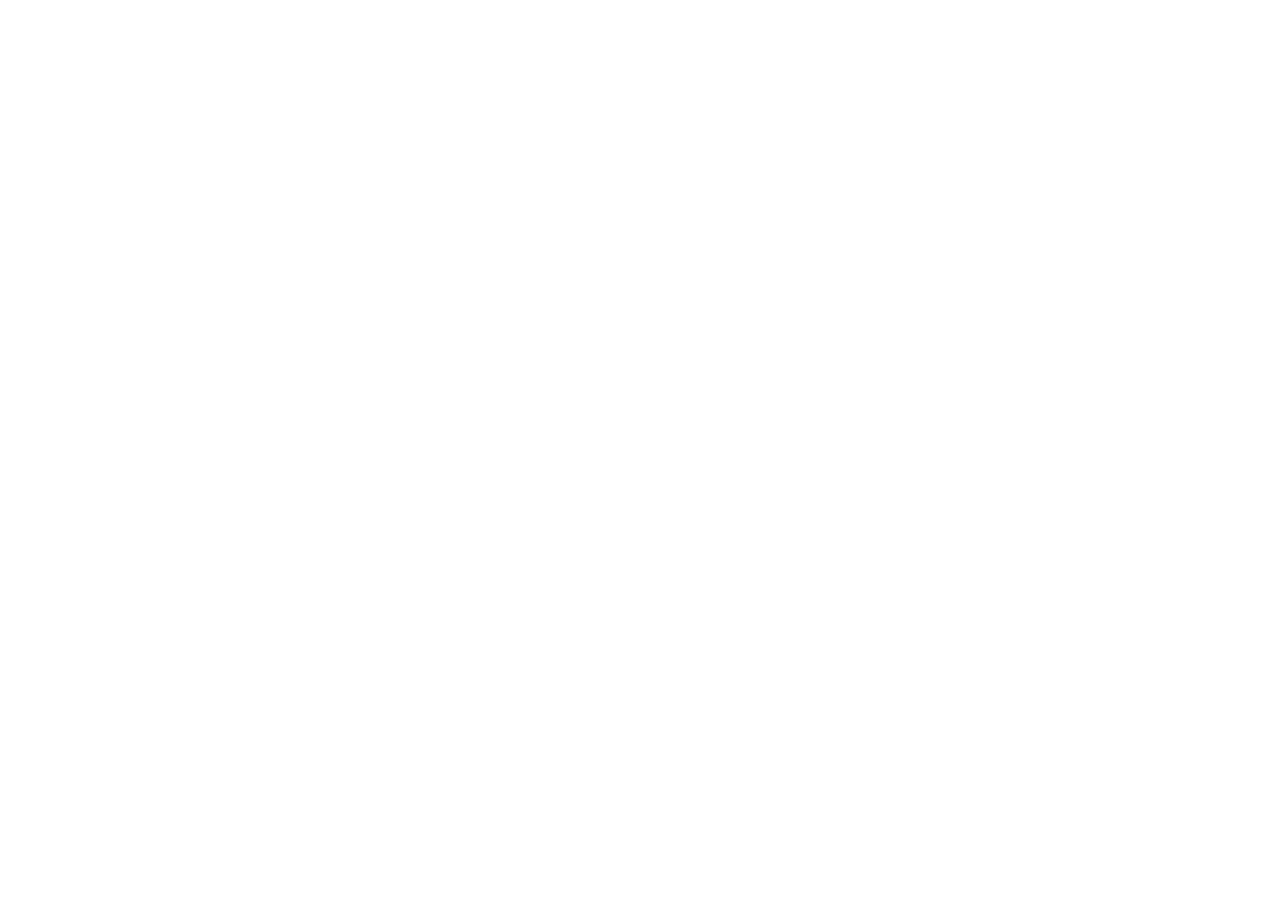
==== about.html @ 21153fa9 "Third commit: JS functionality added" ====
<!DOCTYPE html>
<html lang="en">
  <head>
    <meta charset="UTF-8" />
    <meta http-equiv="X-UA-Compatible" content="IE=edge" />
    <meta name="viewport" content="width=device-width, initial-scale=1.0" />
    <title>Document</title>
  </head>
  <body>
    <main>
      <section>
        <img src="" alt="" />
        <div class="about-us"></div>
      </section>
      <section></section>
      <section></section>
    </main>
  </body>
</html>
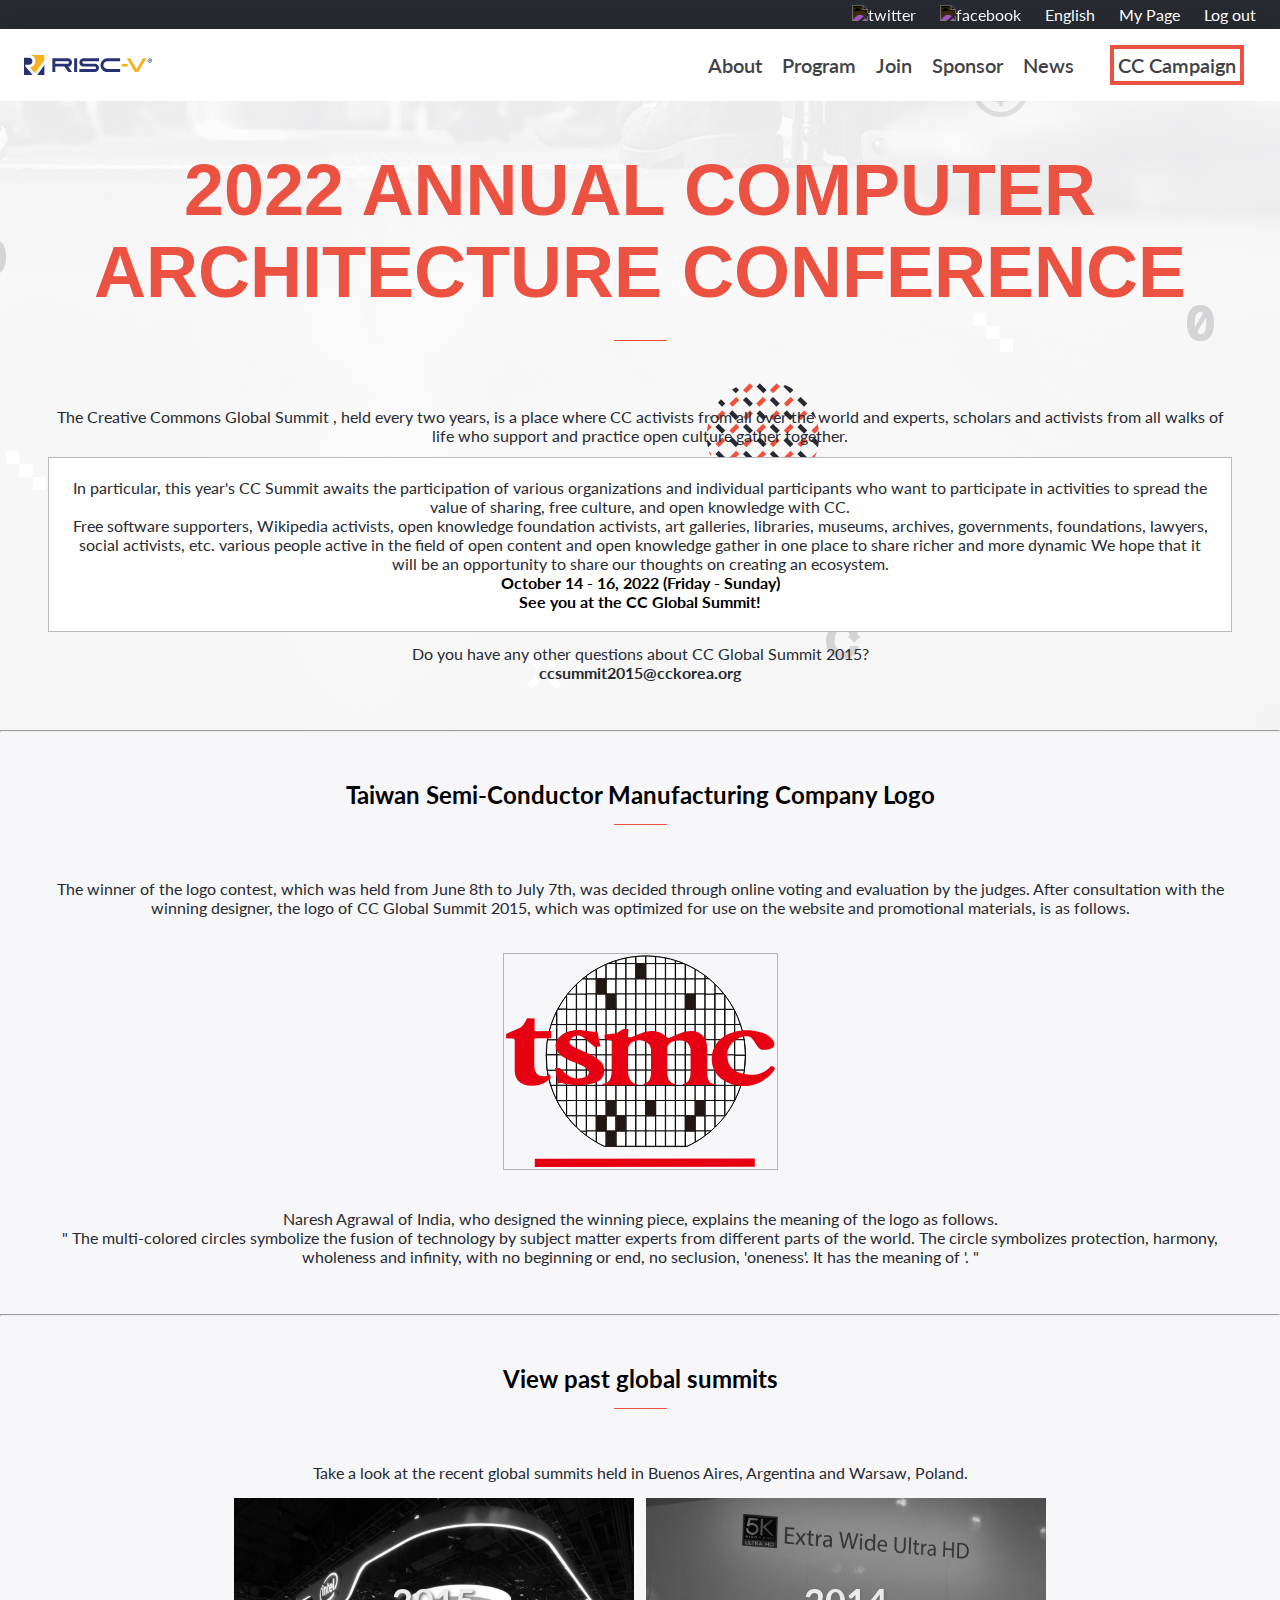
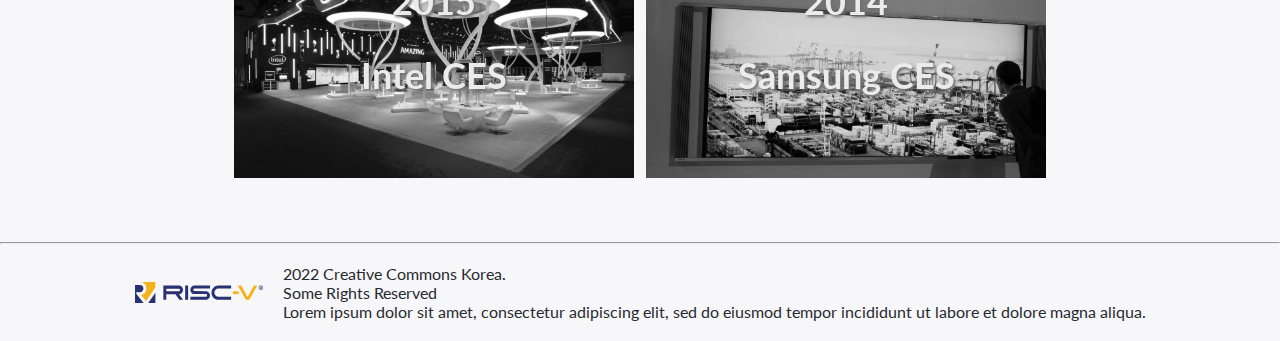
==== commit d560173a: "Everything almost complete" ====
--- a/about.html
+++ b/about.html
@@ -5,15 +5,162 @@
     <meta http-equiv="X-UA-Compatible" content="IE=edge" />
     <meta name="viewport" content="width=device-width, initial-scale=1.0" />
     <title>Document</title>
+    <link rel="stylesheet" href="src/css/mobile-styles.css" />
+    <link rel="stylesheet" href="src/css/about-mobile-styles.css" />
+    <link rel="stylesheet" href="src/css/desktop-styles.css" />
+    <link rel="stylesheet" href="src/css/about-desktop-styles.css" />
   </head>
   <body>
+    <nav class="socials">
+      <img
+        src="https://img.icons8.com/ios-filled/20/000000/twitter.png"
+        alt="twitter"
+      />
+      <img
+        src="https://img.icons8.com/ios-filled/20/000000/facebook.png"
+        alt="facebook"
+      />
+      <p>English</p>
+      <p>My Page</p>
+      <p>Log out</p>
+    </nav>
+    <header class="app-header">
+      <div class="hamburger">
+        <span class="bar"></span>
+        <span class="bar"></span>
+        <span class="bar"></span>
+      </div>
+
+      <img
+        class="main-logo"
+        src="src/images/logos/riscv-color.svg"
+        alt="website"
+        onclick="window.location.href = 'index.html'"
+      />
+
+      <nav class="mobile-navbar">
+        <ul class="mobile-nav-menu">
+          <li><a href="about.html" class="nav-item">About</a></li>
+          <li><a href="#" class="nav-item">Program</a></li>
+          <li><a href="#" class="nav-item">Join</a></li>
+          <li><a href="#" class="nav-item">Sponsor</a></li>
+          <li><a href="#" class="nav-item">News</a></li>
+          <li><a href="#" class="nav-item">CC Campaign</a></li>
+        </ul>
+
+        <ul class="desktop-nav-menu">
+          <li><a href="about.html" class="nav-item">About</a></li>
+          <li><a href="#" class="nav-item">Program</a></li>
+          <li><a href="#" class="nav-item">Join</a></li>
+          <li><a href="#" class="nav-item">Sponsor</a></li>
+          <li><a href="#" class="nav-item">News</a></li>
+          <li>
+            <a id="cc-campaign-button" href="#" class="nav-item">CC Campaign</a>
+          </li>
+        </ul>
+      </nav>
+    </header>
     <main>
+      <section class="title-section">
+        <h1>2022 ANNUAL COMPUTER ARCHITECTURE CONFERENCE</h1>
+        <div class="underline"></div>
+
+        <p>
+          The Creative Commons Global Summit , held every two years, is a place
+          where CC activists from all over the world and experts, scholars and
+          activists from all walks of life who support and practice open culture
+          gather together.
+        </p>
+        <div class="about-us-title">
+          <p>
+            In particular, this year's CC Summit awaits the participation of
+            various organizations and individual participants who want to
+            participate in activities to spread the value of sharing, free
+            culture, and open knowledge with CC.
+            <br />
+            Free software supporters, Wikipedia activists, open knowledge
+            foundation activists, art galleries, libraries, museums, archives,
+            governments, foundations, lawyers, social activists, etc. various
+            people active in the field of open content and open knowledge gather
+            in one place to share richer and more dynamic We hope that it will
+            be an opportunity to share our thoughts on creating an ecosystem.
+          </p>
+
+          <h4>
+            October 14 - 16, 2022 (Friday - Sunday) <br />
+            See you at the CC Global Summit!
+          </h4>
+        </div>
+        <p>
+          Do you have any other questions about CC Global Summit 2015?<br />
+          <b>ccsummit2015@cckorea.org</b>
+        </p>
+      </section>
+      <hr />
       <section>
-        <img src="" alt="" />
-        <div class="about-us"></div>
+        <h2>Taiwan Semi-Conductor Manufacturing Company Logo</h2>
+        <div class="underline"></div>
+
+        <p>
+          The winner of the logo contest, which was held from June 8th to July
+          7th, was decided through online voting and evaluation by the judges.
+          After consultation with the winning designer, the logo of CC Global
+          Summit 2015, which was optimized for use on the website and
+          promotional materials, is as follows.
+        </p>
+
+        <img class="logo-winner" src="src/images/logos/Tsmc.svg" alt="" />
+
+        <p>
+          Naresh Agrawal of India, who designed the winning piece, explains the
+          meaning of the logo as follows.
+        </p>
+        <p>
+          " The multi-colored circles symbolize the fusion of technology by
+          subject matter experts from different parts of the world. The circle
+          symbolizes protection, harmony, wholeness and infinity, with no
+          beginning or end, no seclusion, 'oneness'. It has the meaning of '. "
+        </p>
       </section>
-      <section></section>
-      <section></section>
+      <hr />
+      <section>
+        <h2>View past global summits</h2>
+        <div class="underline"></div>
+
+        <p>
+          Take a look at the recent global summits held in Buenos Aires,
+          Argentina and Warsaw, Poland.
+        </p>
+
+        <div class="past-summits">
+          <div class="ces-2015 past">
+            <h3>2015</h3>
+            <p>Intel CES</p>
+          </div>
+          <div class="ces-2014 past">
+            <h3>2014</h3>
+            <p>Samsung CES</p>
+          </div>
+        </div>
+      </section>
+      <hr />
     </main>
+    <footer>
+      <img
+        class="main-logo"
+        src="src/images/logos/riscv-color.svg"
+        alt="website"
+      />
+
+      <div class="footer-text">
+        <p>
+          2022 Creative Commons Korea.<br />
+          Some Rights Reserved <br />
+          Lorem ipsum dolor sit amet, consectetur adipiscing elit, sed do
+          eiusmod tempor incididunt ut labore et dolore magna aliqua.
+        </p>
+      </div>
+    </footer>
+    <script src="src/js/mobileNavMenu.js"></script>
   </body>
 </html>
--- a/src/css/mobile-styles.css
+++ b/src/css/mobile-styles.css
@@ -0,0 +1,328 @@
+@import url("https://fonts.googleapis.com/css2?family=Lato:ital,wght@0,100;0,300;0,400;0,700;0,900;1,100;1,300;1,400;1,700;1,900&display=swap");
+@import url("https://fonts.cdnfonts.com/css/cocogoose");
+
+* {
+  font-family: "Lato", sans-serif;
+  padding: 0;
+  margin: 0;
+  box-sizing: border-box;
+}
+
+body {
+  display: flex;
+  flex-direction: column;
+  background-color: #f7f7f9;
+  margin: 0;
+  padding: 0;
+}
+
+h1 {
+  font-family: "COCOGOOSE", sans-serif;
+  color: #ec5242;
+  font-size: 32px;
+}
+
+@media (min-width: 400px) {
+  h1 {
+    font-size: 40px;
+  }
+}
+
+@media (min-width: 500px) {
+  h1 {
+    font-size: 48px;
+  }
+}
+
+a {
+  text-decoration: none;
+  list-style: none;
+}
+
+p {
+  color: #272a31;
+}
+
+button {
+  background-color: #ec5242;
+  color: #fff;
+  text-decoration: none;
+  border: none;
+  box-sizing: border-box;
+  padding: 12px 16px;
+  transition-duration: 0.2s;
+  font-size: 12px;
+  font-weight: 500;
+}
+
+button:hover {
+  color: #ec5242;
+  background-color: #fff;
+  box-shadow: 0 12px 16px 0 rgba(0, 0, 0, 0.24);
+  cursor: pointer;
+}
+
+.underline {
+  width: 53px;
+  height: 16px;
+  border-bottom: 1px solid rgb(239, 81, 60);
+  margin: 0px auto 54px;
+}
+
+.title-section {
+  display: flex;
+  flex-direction: column;
+  width: 100%;
+  background-image: url(../images/bg/mobile_intro_bg.png);
+  background: center;
+  background-repeat: no-repeat;
+  padding: 80px 20px;
+  gap: 12px;
+}
+
+.hello p {
+  color: #ec5242;
+  font-style: italic;
+}
+
+.socials {
+  display: none;
+}
+
+.app-header {
+  display: flex;
+  justify-content: space-between;
+  align-items: center;
+  padding: 12px 36px 12px 24px;
+  background: #fff;
+  height: 72px;
+  box-shadow: 0 5px 35px -12px rgba(0, 0, 0, 0.45);
+}
+
+.app-header p {
+  margin: 0;
+}
+
+.desktop-nav-menu {
+  display: none;
+}
+
+.bar {
+  display: block;
+  width: 25px;
+  height: 3px;
+  margin: 5px auto;
+  border-radius: 2px;
+  background-color: #ec5242;
+  transition: all 0.3s ease-in-out 0.3s;
+}
+
+.hamburger.active .bar:nth-child(2) {
+  opacity: 0;
+}
+
+.hamburger.active .bar:nth-child(1) {
+  transform: translateY(24px) rotate(45deg);
+  background-color: #fff;
+}
+
+.hamburger.active .bar:nth-child(3) {
+  transform: translateY(8px) rotate(-45deg);
+  background-color: #fff;
+}
+
+.main-logo {
+  max-width: 128px;
+  cursor: pointer;
+}
+
+.mobile-nav-menu {
+  display: flex;
+  flex-direction: column;
+  list-style: none;
+  position: fixed;
+  background-color: #ec53424f;
+  backdrop-filter: blur(5px);
+  opacity: 100%;
+  width: 100%;
+  height: 100vh;
+  left: -100%;
+  top: 0;
+  transition: 0.3s;
+  padding: 56px 0 0 28px;
+}
+
+.mobile-nav-menu.active {
+  left: 0;
+}
+
+.nav-item {
+  color: #272a31;
+  font-weight: 600;
+  font-size: 32px;
+}
+
+.nav-menu li {
+  margin-bottom: 24px;
+}
+
+.title-section-info {
+  background-color: #f7f7f8;
+  border: solid 2px #fff;
+  max-width: 880px;
+}
+
+.date-of-event h3 {
+  font-family: "COCOGOOSE", sans-serif;
+}
+
+.main-program-section {
+  display: flex;
+  flex-direction: column;
+  justify-content: space-evenly;
+  align-items: center;
+  background-image: url(../images/bg/pattern_bg.png);
+  background-repeat: repeat;
+  background-color: rgb(39, 42, 50);
+  color: #fff;
+  padding: 12px;
+}
+
+.main-program {
+  display: flex;
+  flex-direction: column;
+  margin: 12px auto;
+  gap: 12px;
+}
+
+.main-program-item {
+  display: flex;
+  justify-content: start;
+  align-items: center;
+  padding: 10px;
+  gap: 16px;
+  background-color: rgba(255, 255, 255, 0.075);
+}
+
+.main-program-item > h3 {
+  color: #ec5242;
+}
+
+.main-program-item > p {
+  color: #fff;
+}
+
+.join {
+  margin: 20px auto;
+}
+
+.featured-speakers-section {
+  display: flex;
+  flex-direction: column;
+  justify-content: space-evenly;
+  align-items: center;
+  padding: 12px;
+}
+
+.speaker {
+  margin: 12px;
+  display: flex;
+  gap: 20px;
+  max-width: 600px;
+}
+
+.occupation {
+  color: #ec5242;
+  font-style: italic;
+}
+
+.partners-section {
+  display: flex;
+  flex-direction: column;
+  align-items: center;
+  background-color: #414246;
+  padding: 24px;
+}
+
+.partners-logos {
+  display: flex;
+  flex-direction: column;
+  justify-content: center;
+  gap: 24px;
+  filter: grayscale(100%);
+}
+
+.partners-logos img {
+  max-width: 120px;
+}
+
+.invert {
+  filter: invert();
+}
+
+footer {
+  display: flex;
+  flex-direction: column;
+  align-items: center;
+  padding: 20px;
+  gap: 20px;
+}
+
+.about-us-title {
+  background-color: #fff;
+  border: 1px solid #5c5f696e;
+  padding: 20px;
+}
+
+.logo-winner {
+  margin: 36px auto;
+  border: 1px solid #5c5f696e;
+}
+
+.past-summits {
+  display: flex;
+  flex-direction: column;
+  align-items: center;
+  justify-content: center;
+  margin: 16px;
+  gap: 12px;
+}
+
+.ces-2015 {
+  background: url(../images/bg/ces_intel_2015-1280x886.jpg);
+}
+
+.ces-2014 {
+  background: url(../images/bg/Ev_CES2014_0292-640x426.jpg);
+}
+
+.ces-2015,
+.ces-2014 {
+  background-size: cover;
+  background-repeat: no-repeat;
+  filter: grayscale();
+}
+
+.ces-2015:hover,
+.ces-2014:hover {
+  filter: hue-rotate();
+}
+
+.past {
+  display: flex;
+  flex-direction: column;
+  align-items: center;
+  justify-content: center;
+  width: 300px;
+  height: 180px;
+  row-gap: 30px;
+  padding: 0 15px;
+}
+
+.past h3,
+.past p {
+  color: rgb(255, 230, 230);
+  font-size: 36px;
+  font-weight: bold;
+  text-shadow: 2px 2px 3px #ce5937;
+}
--- a/src/css/about-mobile-styles.css
+++ b/src/css/about-mobile-styles.css
@@ -0,0 +1,6 @@
+main {
+  text-align: center;
+}
+section {
+  padding: 48px;
+}
--- a/src/css/desktop-styles.css
+++ b/src/css/desktop-styles.css
@@ -0,0 +1,92 @@
+@media (min-width: 768px) {
+  .title-section {
+    background-image: url(../images/bg/main_big.png);
+    padding-left: 100px;
+  }
+  
+  .main-program {
+    flex-direction: row;
+    max-width: 1280px;
+  }
+
+  h1 {
+    font-size: 72px;
+  }
+
+  .hello {
+    max-width: 800px;
+  }
+
+  .main-program-item {
+    flex-direction: column;
+    /* justify-content: center; */
+    /* align-items: center; */
+    transition-duration: 0.3s;
+  }
+
+  .main-program-item:hover {
+    border: 2px solid #fff;
+  }
+
+  .grid {
+    grid-template-rows: 1fr 1fr;
+    grid-template-columns: 1fr 1fr;
+  }
+
+  .hamburger {
+    display: none;
+  }
+
+  .mobile-nav-menu {
+    display: none;
+  }
+
+  .desktop-nav-menu {
+    display: flex;
+    list-style: none;
+    gap: 20px;
+  }
+
+  .nav-item {
+    color: #414246;
+    font-weight: 600;
+    font-size: 20px;
+    transition-duration: 0.3s;
+  }
+
+  .nav-item:hover {
+    color: #ec5242;
+  }
+
+  .socials {
+    display: flex;
+    background-color: #272a31;
+    gap: 24px;
+    justify-content: end;
+    padding: 5px 24px;
+  }
+
+  .socials p {
+    color: #fff;
+  }
+
+  .socials img {
+    filter: invert();
+  }
+
+  #cc-campaign-button {
+    border: solid 4px #ec5242;
+    padding: 4px;
+    margin-left: 16px;
+  }
+
+  .partners-logos {
+    flex-direction: row;
+    margin-bottom: 24px;
+  }
+
+  footer {
+    flex-direction: row;
+    justify-content: center;
+  }
+}
--- a/src/css/about-desktop-styles.css
+++ b/src/css/about-desktop-styles.css
@@ -0,0 +1,14 @@
+@media (min-width: 768px) {
+  .title-section {
+    padding: 48px;
+  }
+  .past-summits {
+    display: flex;
+    flex-direction: row;
+  }
+
+  .past {
+    width: 400px;
+    height: 280px;
+  }
+}
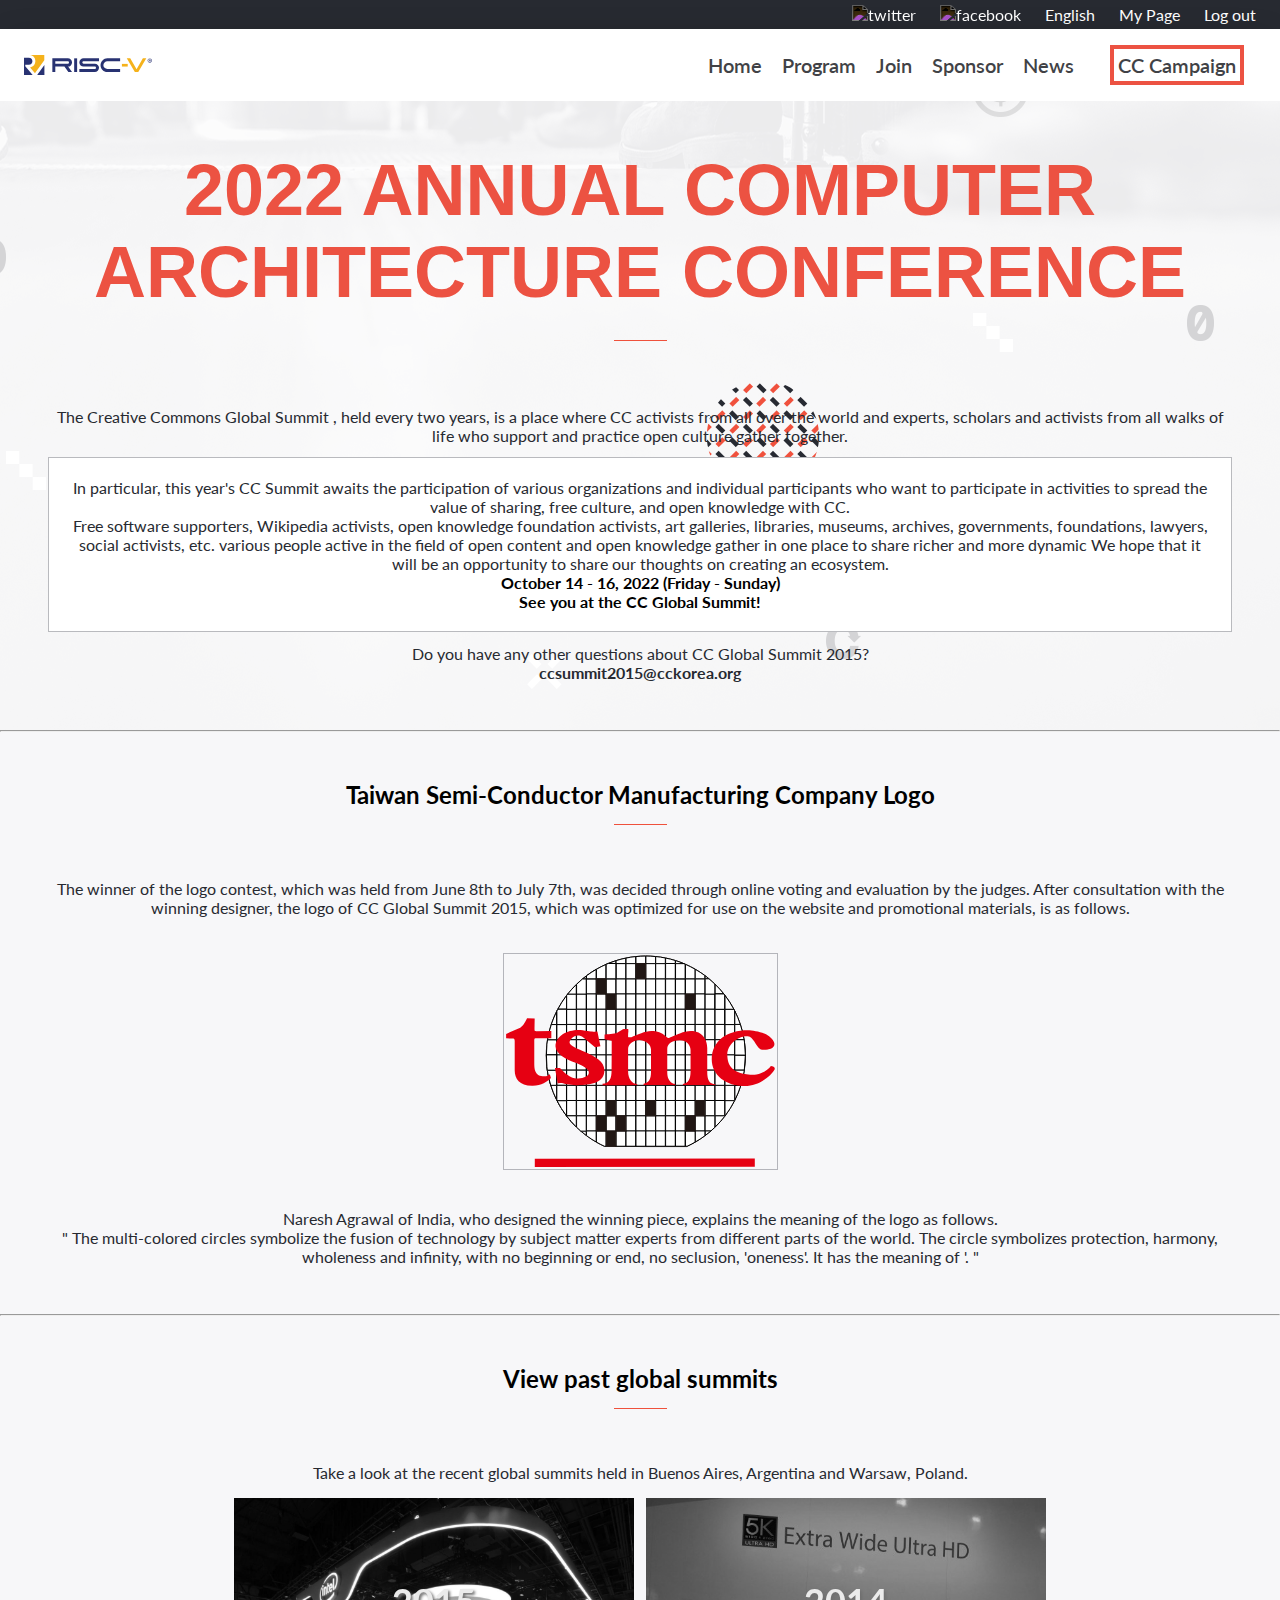
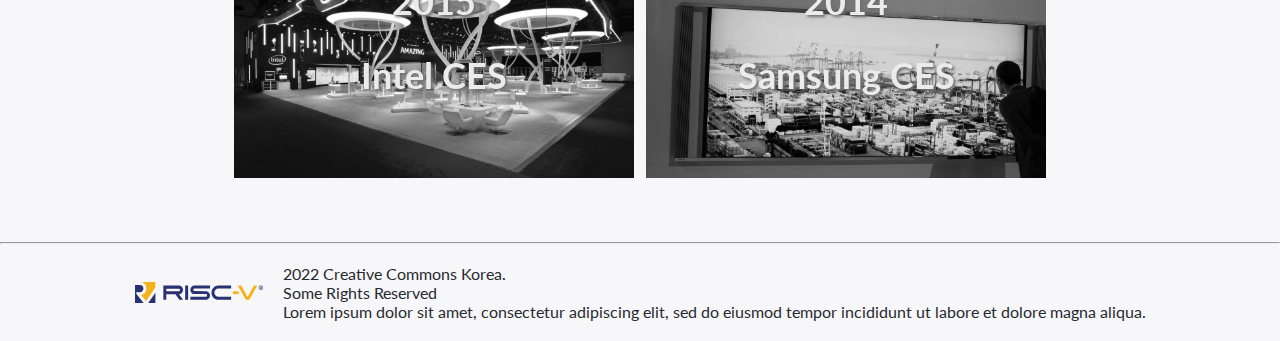
==== commit b9fadd2c: "Readme project name and description added" ====
--- a/about.html
+++ b/about.html
@@ -4,7 +4,7 @@
     <meta charset="UTF-8" />
     <meta http-equiv="X-UA-Compatible" content="IE=edge" />
     <meta name="viewport" content="width=device-width, initial-scale=1.0" />
-    <title>Document</title>
+    <title>About - 2022 ANNUAL COMPUTER ARCHITECTURE CONFERENCE</title>
     <link rel="stylesheet" href="src/css/mobile-styles.css" />
     <link rel="stylesheet" href="src/css/about-mobile-styles.css" />
     <link rel="stylesheet" href="src/css/desktop-styles.css" />
@@ -40,7 +40,7 @@
 
       <nav class="mobile-navbar">
         <ul class="mobile-nav-menu">
-          <li><a href="about.html" class="nav-item">About</a></li>
+          <li><a href="index.html" class="nav-item">Home</a></li>
           <li><a href="#" class="nav-item">Program</a></li>
           <li><a href="#" class="nav-item">Join</a></li>
           <li><a href="#" class="nav-item">Sponsor</a></li>
@@ -49,7 +49,7 @@
         </ul>
 
         <ul class="desktop-nav-menu">
-          <li><a href="about.html" class="nav-item">About</a></li>
+          <li><a href="index.html" class="nav-item">Home</a></li>
           <li><a href="#" class="nav-item">Program</a></li>
           <li><a href="#" class="nav-item">Join</a></li>
           <li><a href="#" class="nav-item">Sponsor</a></li>
--- a/src/css/mobile-styles.css
+++ b/src/css/mobile-styles.css
@@ -74,7 +74,7 @@
   flex-direction: column;
   width: 100%;
   background-image: url(../images/bg/mobile_intro_bg.png);
-  background: center;
+  background-position: center;
   background-repeat: no-repeat;
   padding: 80px 20px;
   gap: 12px;
--- a/src/css/desktop-styles.css
+++ b/src/css/desktop-styles.css
@@ -3,7 +3,7 @@
     background-image: url(../images/bg/main_big.png);
     padding-left: 100px;
   }
-  
+
   .main-program {
     flex-direction: row;
     max-width: 1280px;
@@ -19,8 +19,6 @@
 
   .main-program-item {
     flex-direction: column;
-    /* justify-content: center; */
-    /* align-items: center; */
     transition-duration: 0.3s;
   }
 
@@ -28,9 +26,12 @@
     border: 2px solid #fff;
   }
 
-  .grid {
-    grid-template-rows: 1fr 1fr;
-    grid-template-columns: 1fr 1fr;
+  #speakers-container {
+    display: grid;
+    grid-template-columns: repeat(2, 1fr);
+    grid-template-rows: repeat(3, 1fr);
+    grid-column-gap: 30px;
+    grid-row-gap: 30px;
   }
 
   .hamburger {
